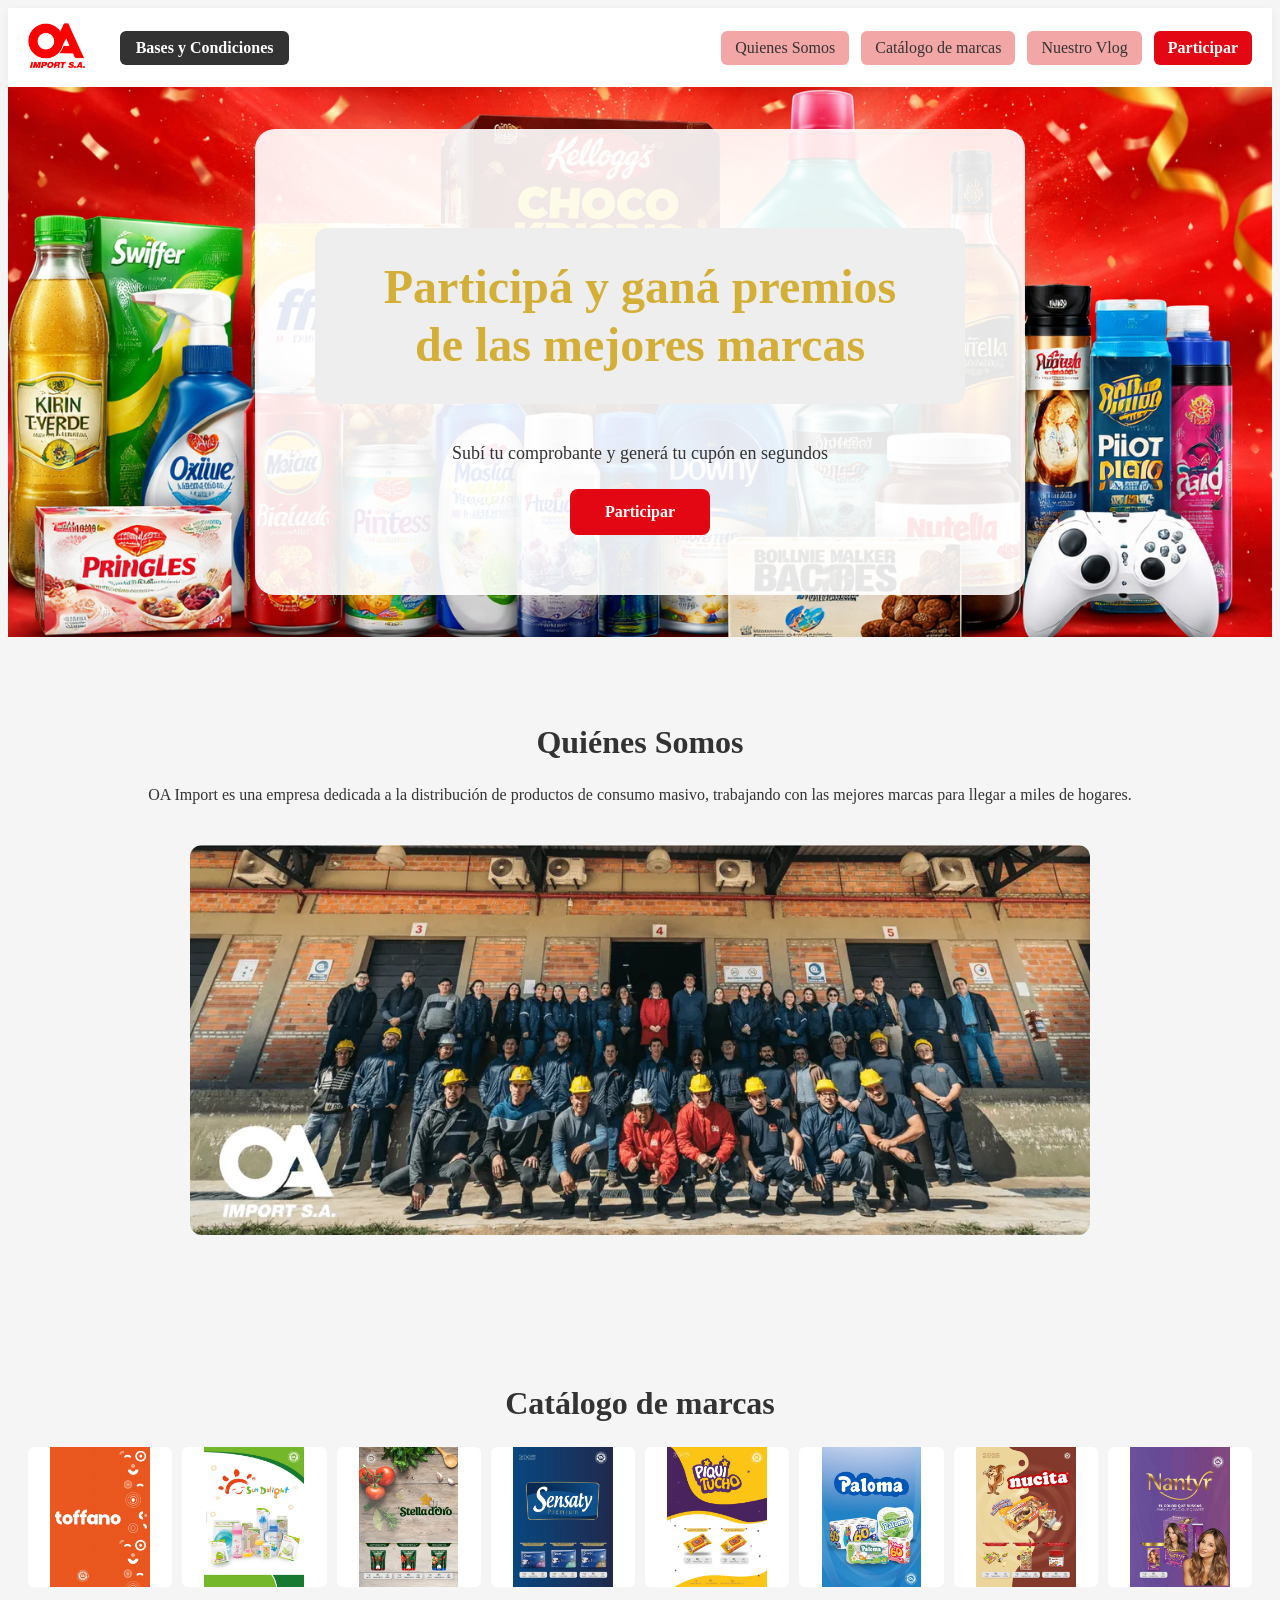
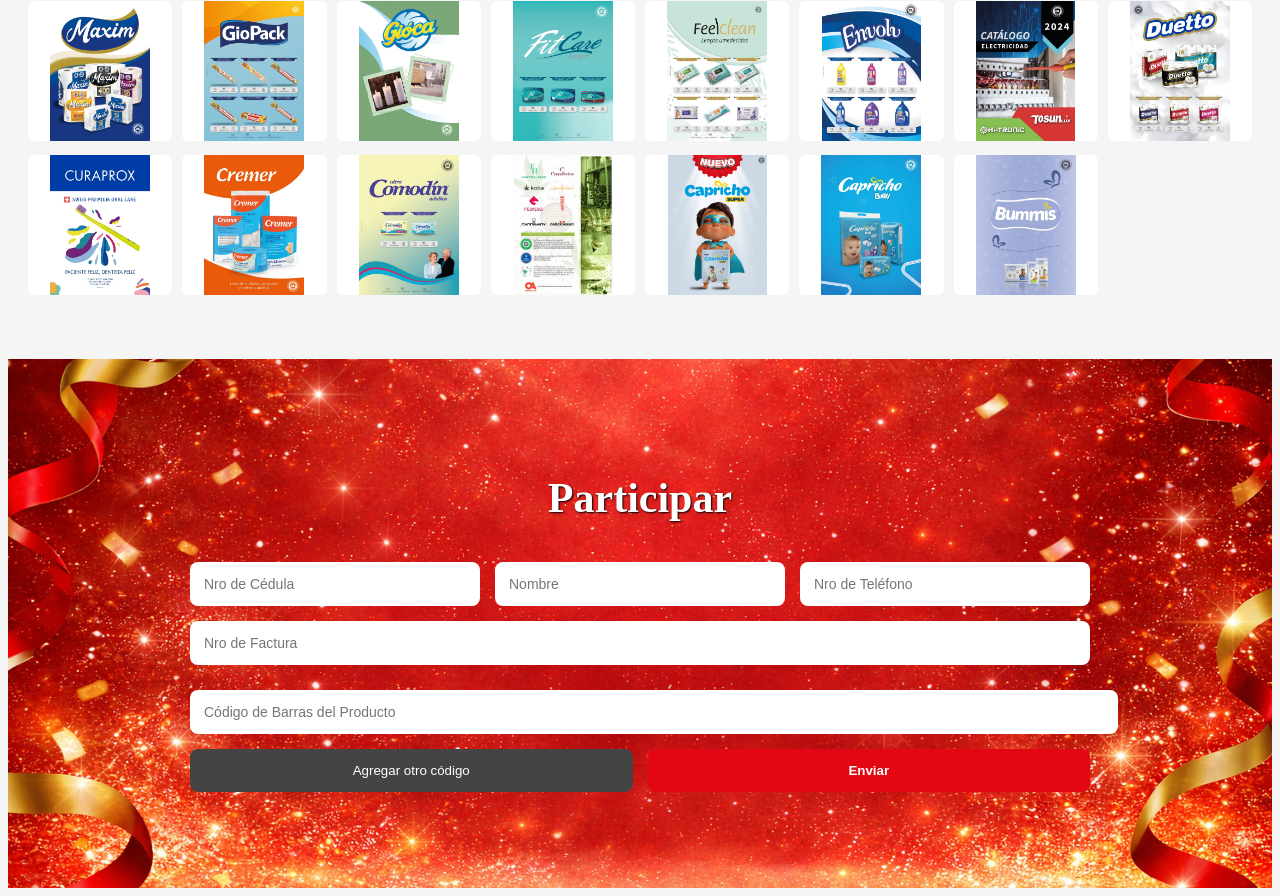
==== index.html @ 9758ac0e "Add files via upload" ====
<!DOCTYPE html>
<html lang="es">

<head>
<meta charset="UTF-8">
<meta name="viewport" content="width=device-width, initial-scale=1.0">

<title>OA Import - Sorteo</title>

<link rel="stylesheet" href="styles.css">

<link href="https://fonts.googleapis.com/css2?family=Poppins:wght@400;600;700&display=swap" rel="stylesheet">

</head>

<body>


<header>

<div class="nav">

<div class="logo-area">
<a href="#inicio">
<img src="logo.png" class="logo">
</a>

<a href="bases.html" class="btn-bases">Bases y Condiciones</a>
</div>

<nav>
<a href="#quienes">Quienes Somos</a>
<a href="#catalogo">Catálogo de marcas</a>
<a href="https://www.oaimport.com.py/" target="_blank">Nuestro Vlog</a>
<a href="#formulario">Participar</a>
</nav>

</div>

</header>



<section id="inicio" class="hero">

<div class="hero-box">

<h1>Participá y ganá premios de las mejores marcas</h1>

<p>Subí tu comprobante y generá tu cupón en segundos</p>

<a href="#formulario" class="btn-main">Participar</a>

</div>

</section>



<section id="quienes" class="section">

<h2>Quiénes Somos</h2>

<p>
OA Import es una empresa dedicada a la distribución de productos de consumo masivo,
trabajando con las mejores marcas para llegar a miles de hogares.
</p>

<div class="empresa-img">

<img src="empresa.jpg">

</div>

</section>



<section id="catalogo" class="section">

<h2>Catálogo de marcas</h2>

<div class="catalogo-grid">

<a href="https://www.oaimport.com.py/2024/07/02/catalogo-toffano-2023/" target="_blank"><img src="marca1.jpg"></a>

<a href="https://www.oaimport.com.py/2024/07/02/catalogo-sun-delight-2023/" target="_blank"><img src="marca2.jpg"></a>

<a href="https://www.oaimport.com.py/2024/11/26/catalogo-stella-doro/" target="_blank"><img src="marca3.jpg"></a>

<a href="https://www.oaimport.com.py/2024/07/02/catalogo-sensaty-2023/" target="_blank"><img src="marca4.jpg"></a>

<a href="https://www.oaimport.com.py/2024/07/02/catalogo-piquitucho-2023/" target="_blank"><img src="marca5.jpg"></a>

<a href="https://www.oaimport.com.py/2025/08/20/catalogo-paloma-2025/" target="_blank"><img src="marca6.jpg"></a>

<a href="https://www.oaimport.com.py/2024/07/02/catalogo-nucita-2023/" target="_blank"><img src="marca7.jpg"></a>

<a href="https://www.oaimport.com.py/2024/07/02/catalogo-nantyr-2023/" target="_blank"><img src="marca8.jpg"></a>

<a href="https://www.oaimport.com.py/2024/07/02/catalogo-maxim-2023/" target="_blank"><img src="marca9.jpg"></a>

<a href="https://www.oaimport.com.py/2024/11/26/catalogo-giopack/" target="_blank"><img src="marca10.jpg"></a>

<a href="https://www.oaimport.com.py/2024/07/02/catalogo-gioca-2023/" target="_blank"><img src="marca11.jpg"></a>

<a href="https://www.oaimport.com.py/2024/07/02/catalogo-fitcare-2023/" target="_blank"><img src="marca12.jpg"></a>

<a href="https://www.oaimport.com.py/2024/07/02/catalogo-feelclean-2023/" target="_blank"><img src="marca13.jpg"></a>

<a href="https://www.oaimport.com.py/2024/07/02/catalogo-envolv-2023/" target="_blank"><img src="marca14.jpg"></a>

<a href="https://www.oaimport.com.py/2024/11/26/catalogo-stella-doro-2/" target="_blank"><img src="marca15.jpg"></a>

<a href="https://www.oaimport.com.py/2024/11/26/catalogo-duetto/" target="_blank"><img src="marca16.jpg"></a>

<a href="https://www.oaimport.com.py/2024/07/02/catalogo-curaprox-2023/" target="_blank"><img src="marca17.jpg"></a>

<a href="https://www.oaimport.com.py/2025/04/30/catalogo-cremer-2025/" target="_blank"><img src="marca18.jpg"></a>

<a href="https://www.oaimport.com.py/2024/11/26/catalogo-comodin/" target="_blank"><img src="marca19.jpg"></a>

<a href="https://www.oaimport.com.py/2024/07/02/catalogo-careful-2023/" target="_blank"><img src="marca20.jpg"></a>

<a href="https://www.oaimport.com.py/2025/05/06/catalogo-capricho-super-2025/" target="_blank"><img src="marca21.jpg"></a>

<a href="https://www.oaimport.com.py/2024/07/02/capricho-baby-2023/" target="_blank"><img src="marca22.jpg"></a>

<a href="https://www.oaimport.com.py/2024/07/02/catalogo-bummis-2023/" target="_blank"><img src="marca23.jpg"></a>

</div>

</section>



<section id="formulario" class="cupon-section">

<h2>Participar</h2>

<form id="formularioDatos">

<div class="fila">
<input type="text" name="cedula" placeholder="Nro de Cédula" required>
<input type="text" name="nombre" placeholder="Nombre" required>
<input type="text" name="telefono" placeholder="Nro de Teléfono" required>
</div>

<div class="fila">
<input type="text" name="factura" placeholder="Nro de Factura" required>
</div>

<div class="fila" id="codigos">
<input type="text" name="codigo[]" placeholder="Código de Barras del Producto" required>
</div>

<div class="botones">
<button type="button" id="agregarCodigo">Agregar otro código</button>
<button type="submit">Enviar</button>
</div>

</form>

<div id="loader" class="loader"></div>

<p id="mensaje"></p>

</section>



<script src="script.js"></script>
</body>
</html>
---- styles.css ----
ht/* RESET */

*{
margin:0;
padding:0;
box-sizing:border-box;
font-family:'Poppins',sans-serif;
}

html{
scroll-behavior:smooth;
}

body{
background:#f5f5f5;
color:#333;
}



/* HEADER */

header{
background:white;
box-shadow:0 2px 10px rgba(0,0,0,0.05);
position:sticky;
top:0;
z-index:1000;
}

.nav{
max-width:1400px;
margin:auto;
display:flex;
align-items:center;
justify-content:space-between;
padding:15px 20px;
}

.logo{
height:45px;
}



/* MENU */

nav{
display:flex;
align-items:center;
gap:12px;
}

nav a{
background:#f3a6a6;
padding:8px 14px;
border-radius:6px;
text-decoration:none;
color:#333;
font-weight:500;
transition:0.2s;
}

nav a:hover{
background:#e38f8f;
}



/* BOTON PARTICIPAR */

nav a[href="#formulario"]{
background:#e30613;
color:white;
font-weight:600;
}

nav a[href="#formulario"]:hover{
background:#b80510;
}



/* BOTON BASES */

.btn-bases{
background:#333;
color:white;
padding:8px 16px;
border-radius:6px;
margin-left:20px;
font-weight:600;
text-decoration:none;
transition:0.2s;
}

.btn-bases:hover{
background:#555;
}



/* HERO */

.hero{
height:550px;
background-image:url("hero.jpg");
background-size:cover;
background-position:center;
display:flex;
align-items:center;
justify-content:center;
}

.hero-box{
background:rgba(255,255,255,0.9);
padding:60px;
border-radius:20px;
text-align:center;
max-width:650px;
box-shadow:0 10px 40px rgba(0,0,0,0.1);
}

.hero-box h1{
color:#d4af37;
background:#eeeeee;
padding:30px 40px;
border-radius:12px;
font-size:48px;
line-height:1.2;
}

.hero-box p{
margin-bottom:25px;
font-size:18px;
}

.btn-main{
background:#e30613;
color:white;
padding:14px 35px;
border-radius:8px;
text-decoration:none;
font-weight:600;
display:inline-block;
transition:0.2s;
}

.btn-main:hover{
background:#b80510;
}



/* SECCIONES */

.section{
padding:60px 20px;
text-align:center;
}

.section h2{
margin-bottom:25px;
font-size:32px;
}



/* IMAGEN EMPRESA */

.empresa-img img{
width:100%;
max-width:900px;
border-radius:12px;
margin-top:25px;
}



/* CATALOGO */

.catalogo-grid{
margin-top:20px;
display:grid;
grid-template-columns:repeat(8,1fr);
gap:10px;
max-width:1400px;
margin-left:auto;
margin-right:auto;
}

.catalogo-grid img{
width:100%;
height:140px;
object-fit:contain;
background:white;
border-radius:6px;
transition:0.2s;
}

.catalogo-grid img:hover{
transform:scale(1.05);
box-shadow:0 8px 25px rgba(0,0,0,0.2);
}



/* FORMULARIO */

.cupon-section{
padding:80px 20px;
text-align:center;
background-image:url("fondo-formulario.jpg");
background-size:cover;
background-position:center;
background-repeat:no-repeat;
}

.cupon-section h2{
color:white;
font-size:42px;
font-weight:700;
margin-bottom:40px;
text-shadow:1px 1px 2px black;
}



/* FORM */

#formularioDatos{
max-width:900px;
margin:auto;
display:flex;
flex-direction:column;
gap:15px;
}

#formularioDatos .fila{
display:flex;
gap:15px;
}

#formularioDatos input{
flex:1;
padding:14px;
border-radius:8px;
border:none;
font-size:14px;
}

.botones{
display:flex;
gap:15px;
}

#agregarCodigo{
background:#444;
color:white;
border:none;
border-radius:8px;
padding:14px;
flex:1;
cursor:pointer;
}

button[type="submit"]{
background:#e30613;
color:white;
border:none;
border-radius:8px;
padding:14px;
flex:1;
font-weight:600;
cursor:pointer;
}



/* LOADER */

.loader{
border:6px solid #f3f3f3;
border-top:6px solid #e30613;
border-radius:50%;
width:40px;
height:40px;
animation:spin 1s linear infinite;
margin:20px auto;
display:none;
}

@keyframes spin{
0%{transform:rotate(0deg);}
100%{transform:rotate(360deg);}
}



/* RESPONSIVE */

@media(max-width:900px){

.catalogo-grid{
grid-template-columns:repeat(4,1fr);
}

.hero-box h1{
font-size:30px;
}

}

@media(max-width:500px){

.catalogo-grid{
grid-template-columns:repeat(3,1fr);
}

.hero{
height:420px;
}

.hero-box{
padding:40px;
}

}
.logo-area{
display:flex;
align-items:center;
gap:15px;
}
#codigos{
display:flex;
flex-direction:column;
gap:15px;
margin-top:10px;
}

#codigos input{
width:100%;
max-width:900px;
margin:auto;
}
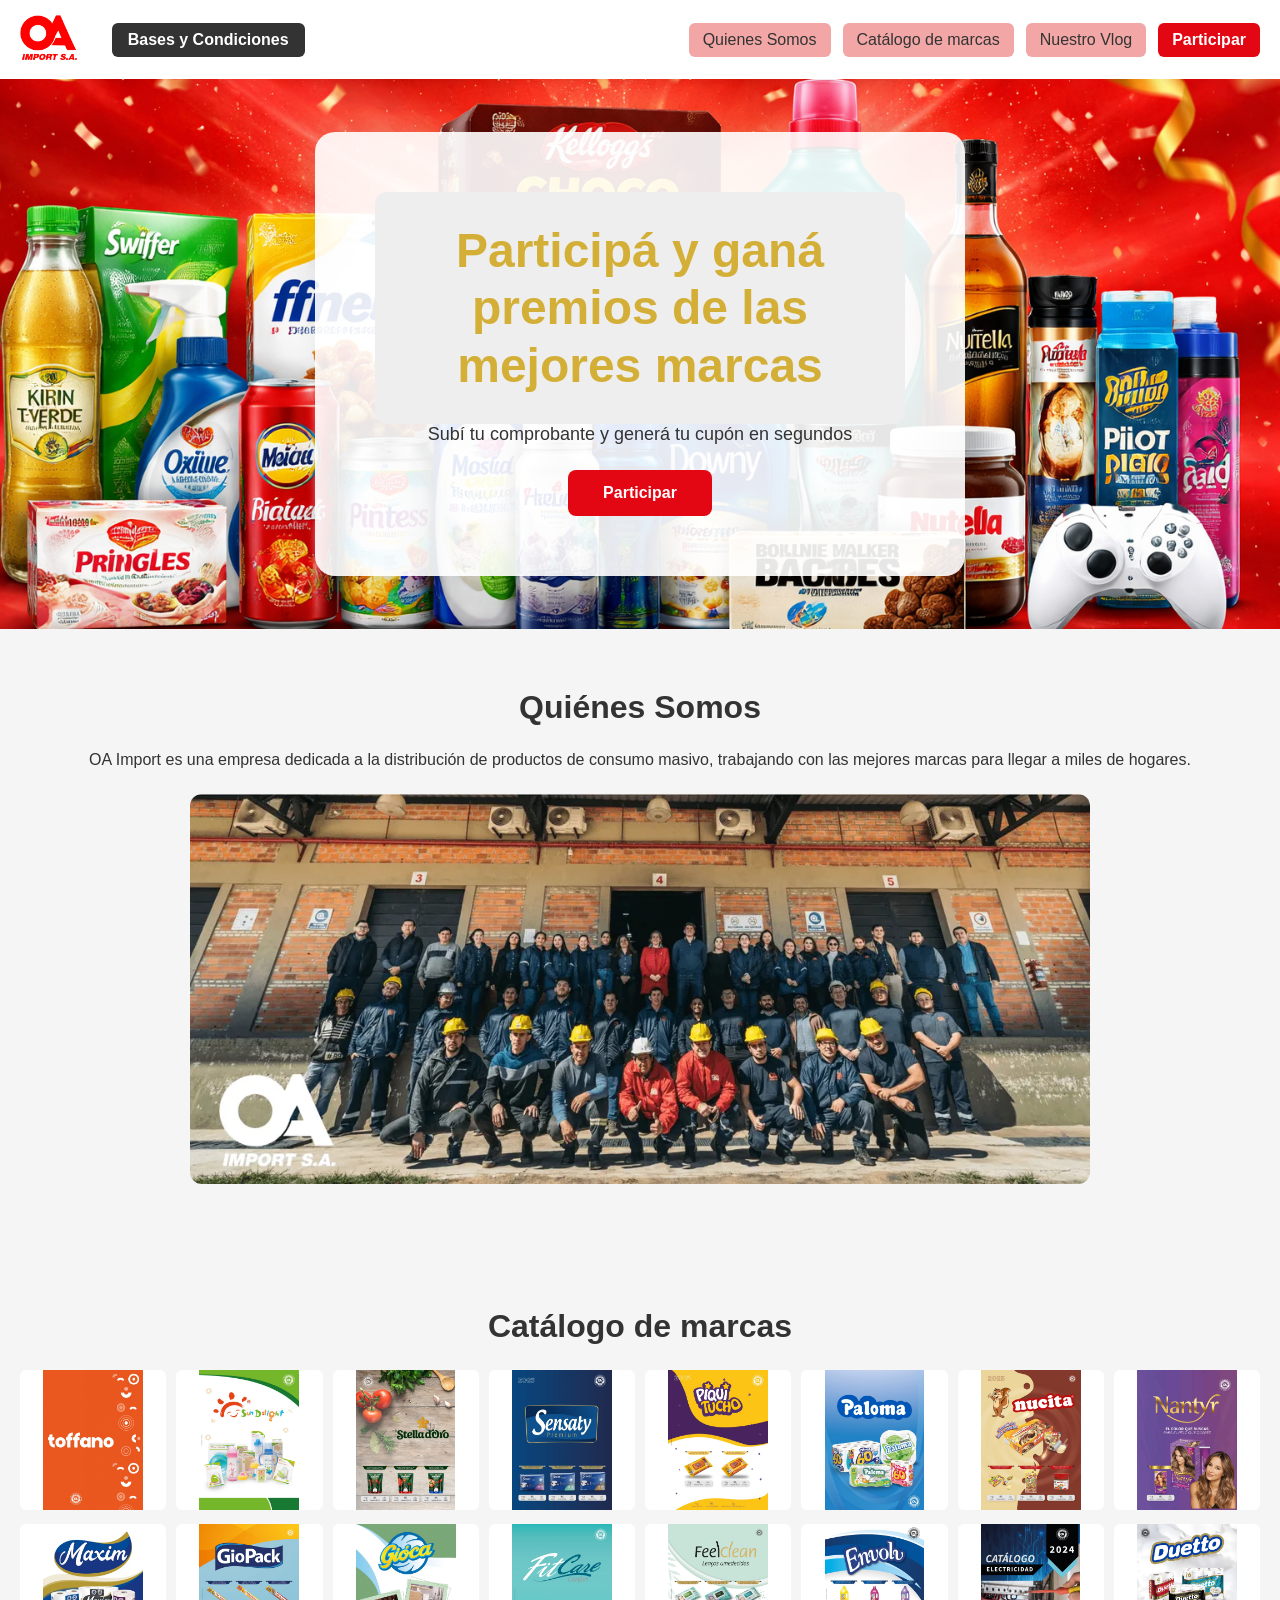
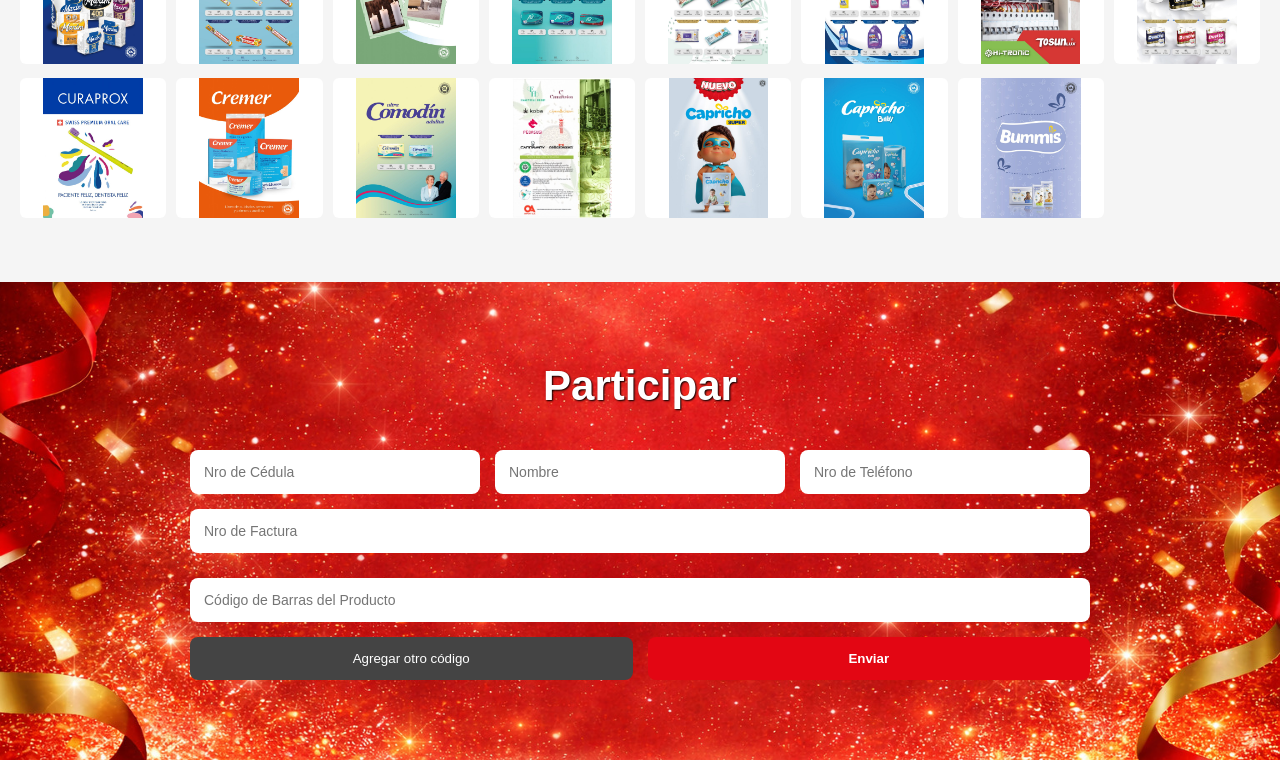
==== commit 8c2d4453: "index.html" ====
--- a/index.html
+++ b/index.html
@@ -27,6 +27,10 @@
 
 <a href="bases.html" class="btn-bases">Bases y Condiciones</a>
 </div>
+
+<button class="menu-toggle" id="menuToggle">
+☰
+</button>
 
 <nav>
 <a href="#quienes">Quienes Somos</a>
@@ -171,4 +175,4 @@
 
 <script src="script.js"></script>
 </body>
-</html>+</html>
--- a/styles.css
+++ b/styles.css
@@ -1,4 +1,4 @@
-ht/* RESET */
+/* RESET */
 
 *{
 margin:0;
@@ -23,9 +23,7 @@
 header{
 background:white;
 box-shadow:0 2px 10px rgba(0,0,0,0.05);
-position:sticky;
-top:0;
-z-index:1000;
+position:relative;
 }
 
 .nav{
@@ -343,3 +341,147 @@
 max-width:900px;
 margin:auto;
 }
+
+
+/* RESPONSIVE */
+
+@media (max-width:1024px){
+.nav{
+flex-direction:column;
+gap:10px;
+}
+nav{
+flex-wrap:wrap;
+justify-content:center;
+}
+}
+
+@media (max-width:768px){
+
+.logo{
+height:38px;
+}
+
+.nav{
+padding:10px;
+}
+
+nav{
+flex-direction:column;
+gap:8px;
+width:100%;
+}
+
+nav a{
+width:100%;
+text-align:center;
+}
+
+input,select,button{
+width:100%;
+}
+
+.grid-marcas{
+grid-template-columns:repeat(2,1fr);
+}
+
+}
+
+@media (max-width:480px){
+
+body{
+font-size:14px;
+}
+
+.logo{
+height:34px;
+}
+
+.grid-marcas{
+grid-template-columns:1fr;
+}
+
+.hero h1{
+font-size:22px;
+text-align:center;
+}
+
+.hero p{
+text-align:center;
+}
+
+section{
+padding:20px 10px;
+}
+
+}
+/* BOTON MENU */
+.menu-toggle{
+display:none;
+background:none;
+border:none;
+font-size:26px;
+cursor:pointer;
+}
+
+/* HEADER MOVIL ORDENADO */
+
+@media (max-width:768px){
+
+.nav{
+display:flex;
+align-items:center;
+justify-content:space-between;
+padding:10px 15px;
+}
+
+/* BOTON MENU IZQUIERDA */
+
+.menu-toggle{
+display:block;
+order:1;
+}
+
+/* LOGO CENTRO */
+
+.logo-area{
+display:flex;
+justify-content:center;
+flex:1;
+order:2;
+}
+
+.logo{
+height:36px;
+}
+
+/* BASES DERECHA */
+
+.btn-bases{
+order:3;
+font-size:13px;
+padding:6px 12px;
+margin-left:0;
+}
+
+/* MENU DESPLEGABLE */
+
+nav{
+display:none;
+position:absolute;
+top:60px;
+right:15px;
+background:white;
+box-shadow:0 5px 20px rgba(0,0,0,0.15);
+border-radius:10px;
+padding:15px;
+flex-direction:column;
+gap:10px;
+width:220px;
+}
+
+nav.activo{
+display:flex;
+}
+
+}
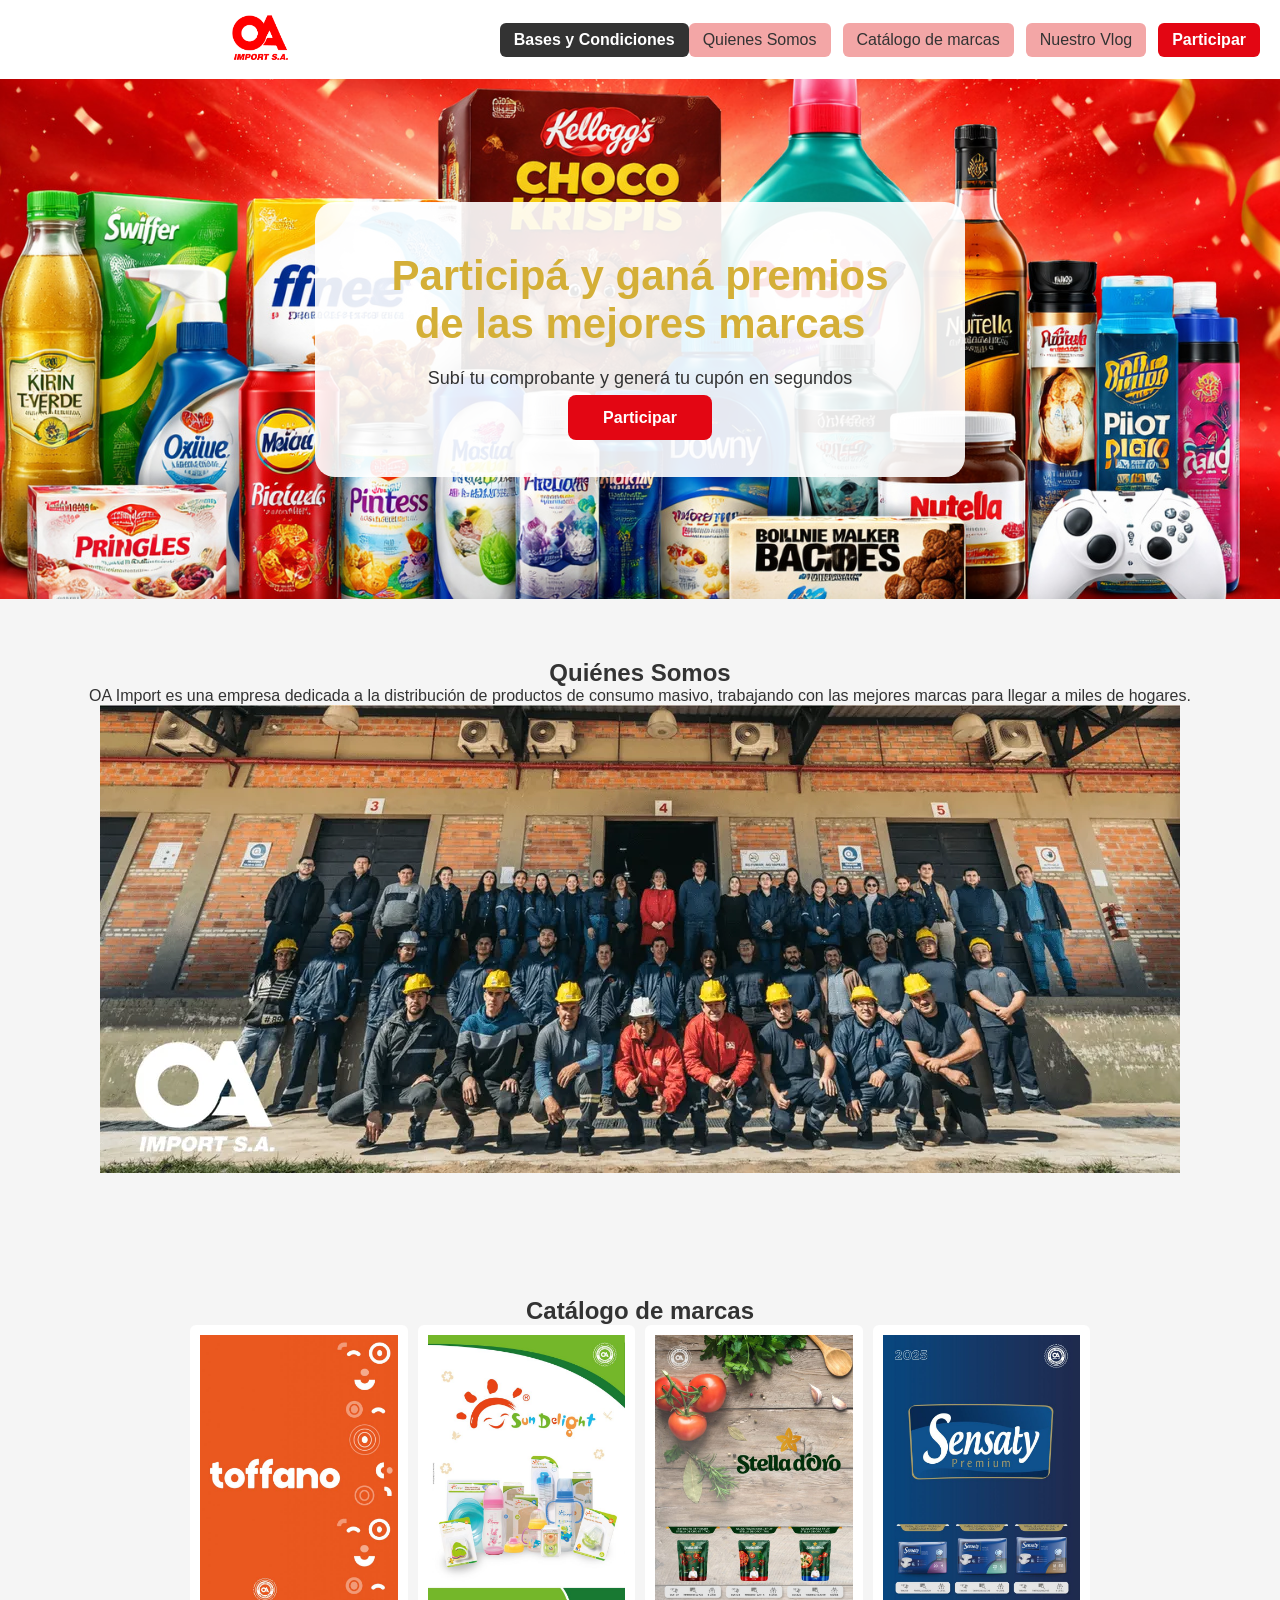
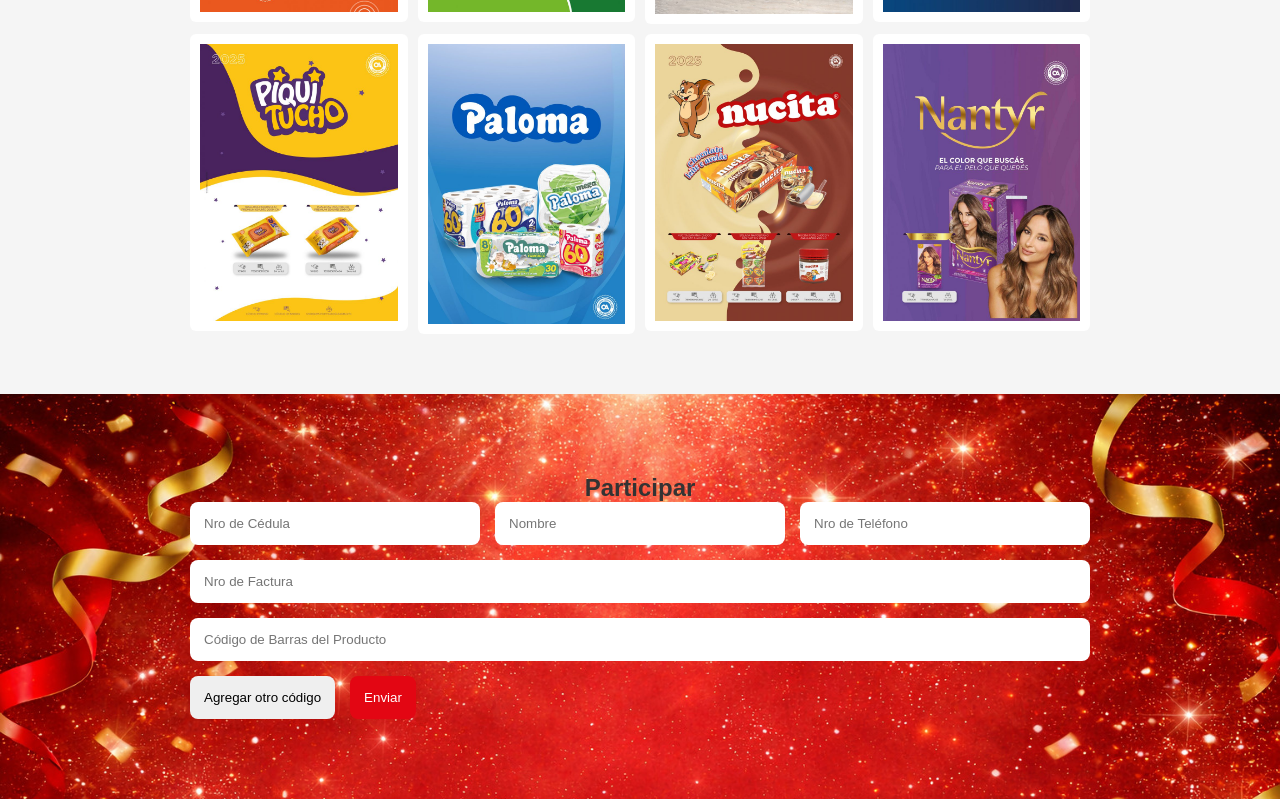
==== commit 91e4215a: "Add files via upload" ====
--- a/index.html
+++ b/index.html
@@ -1,178 +1,103 @@
-<!DOCTYPE html>
-<html lang="es">
-
-<head>
-<meta charset="UTF-8">
-<meta name="viewport" content="width=device-width, initial-scale=1.0">
-
-<title>OA Import - Sorteo</title>
-
-<link rel="stylesheet" href="styles.css">
-
-<link href="https://fonts.googleapis.com/css2?family=Poppins:wght@400;600;700&display=swap" rel="stylesheet">
-
-</head>
-
-<body>
-
-
-<header>
-
-<div class="nav">
-
-<div class="logo-area">
-<a href="#inicio">
-<img src="logo.png" class="logo">
-</a>
-
-<a href="bases.html" class="btn-bases">Bases y Condiciones</a>
-</div>
-
-<button class="menu-toggle" id="menuToggle">
-☰
-</button>
-
-<nav>
-<a href="#quienes">Quienes Somos</a>
-<a href="#catalogo">Catálogo de marcas</a>
-<a href="https://www.oaimport.com.py/" target="_blank">Nuestro Vlog</a>
-<a href="#formulario">Participar</a>
-</nav>
-
-</div>
-
-</header>
-
-
-
-<section id="inicio" class="hero">
-
-<div class="hero-box">
-
-<h1>Participá y ganá premios de las mejores marcas</h1>
-
-<p>Subí tu comprobante y generá tu cupón en segundos</p>
-
-<a href="#formulario" class="btn-main">Participar</a>
-
-</div>
-
-</section>
-
-
-
-<section id="quienes" class="section">
-
-<h2>Quiénes Somos</h2>
-
-<p>
-OA Import es una empresa dedicada a la distribución de productos de consumo masivo,
-trabajando con las mejores marcas para llegar a miles de hogares.
-</p>
-
-<div class="empresa-img">
-
-<img src="empresa.jpg">
-
-</div>
-
-</section>
-
-
-
-<section id="catalogo" class="section">
-
-<h2>Catálogo de marcas</h2>
-
-<div class="catalogo-grid">
-
-<a href="https://www.oaimport.com.py/2024/07/02/catalogo-toffano-2023/" target="_blank"><img src="marca1.jpg"></a>
-
-<a href="https://www.oaimport.com.py/2024/07/02/catalogo-sun-delight-2023/" target="_blank"><img src="marca2.jpg"></a>
-
-<a href="https://www.oaimport.com.py/2024/11/26/catalogo-stella-doro/" target="_blank"><img src="marca3.jpg"></a>
-
-<a href="https://www.oaimport.com.py/2024/07/02/catalogo-sensaty-2023/" target="_blank"><img src="marca4.jpg"></a>
-
-<a href="https://www.oaimport.com.py/2024/07/02/catalogo-piquitucho-2023/" target="_blank"><img src="marca5.jpg"></a>
-
-<a href="https://www.oaimport.com.py/2025/08/20/catalogo-paloma-2025/" target="_blank"><img src="marca6.jpg"></a>
-
-<a href="https://www.oaimport.com.py/2024/07/02/catalogo-nucita-2023/" target="_blank"><img src="marca7.jpg"></a>
-
-<a href="https://www.oaimport.com.py/2024/07/02/catalogo-nantyr-2023/" target="_blank"><img src="marca8.jpg"></a>
-
-<a href="https://www.oaimport.com.py/2024/07/02/catalogo-maxim-2023/" target="_blank"><img src="marca9.jpg"></a>
-
-<a href="https://www.oaimport.com.py/2024/11/26/catalogo-giopack/" target="_blank"><img src="marca10.jpg"></a>
-
-<a href="https://www.oaimport.com.py/2024/07/02/catalogo-gioca-2023/" target="_blank"><img src="marca11.jpg"></a>
-
-<a href="https://www.oaimport.com.py/2024/07/02/catalogo-fitcare-2023/" target="_blank"><img src="marca12.jpg"></a>
-
-<a href="https://www.oaimport.com.py/2024/07/02/catalogo-feelclean-2023/" target="_blank"><img src="marca13.jpg"></a>
-
-<a href="https://www.oaimport.com.py/2024/07/02/catalogo-envolv-2023/" target="_blank"><img src="marca14.jpg"></a>
-
-<a href="https://www.oaimport.com.py/2024/11/26/catalogo-stella-doro-2/" target="_blank"><img src="marca15.jpg"></a>
-
-<a href="https://www.oaimport.com.py/2024/11/26/catalogo-duetto/" target="_blank"><img src="marca16.jpg"></a>
-
-<a href="https://www.oaimport.com.py/2024/07/02/catalogo-curaprox-2023/" target="_blank"><img src="marca17.jpg"></a>
-
-<a href="https://www.oaimport.com.py/2025/04/30/catalogo-cremer-2025/" target="_blank"><img src="marca18.jpg"></a>
-
-<a href="https://www.oaimport.com.py/2024/11/26/catalogo-comodin/" target="_blank"><img src="marca19.jpg"></a>
-
-<a href="https://www.oaimport.com.py/2024/07/02/catalogo-careful-2023/" target="_blank"><img src="marca20.jpg"></a>
-
-<a href="https://www.oaimport.com.py/2025/05/06/catalogo-capricho-super-2025/" target="_blank"><img src="marca21.jpg"></a>
-
-<a href="https://www.oaimport.com.py/2024/07/02/capricho-baby-2023/" target="_blank"><img src="marca22.jpg"></a>
-
-<a href="https://www.oaimport.com.py/2024/07/02/catalogo-bummis-2023/" target="_blank"><img src="marca23.jpg"></a>
-
-</div>
-
-</section>
-
-
-
-<section id="formulario" class="cupon-section">
-
-<h2>Participar</h2>
-
-<form id="formularioDatos">
-
-<div class="fila">
-<input type="text" name="cedula" placeholder="Nro de Cédula" required>
-<input type="text" name="nombre" placeholder="Nombre" required>
-<input type="text" name="telefono" placeholder="Nro de Teléfono" required>
-</div>
-
-<div class="fila">
-<input type="text" name="factura" placeholder="Nro de Factura" required>
-</div>
-
-<div class="fila" id="codigos">
-<input type="text" name="codigo[]" placeholder="Código de Barras del Producto" required>
-</div>
-
-<div class="botones">
-<button type="button" id="agregarCodigo">Agregar otro código</button>
-<button type="submit">Enviar</button>
-</div>
-
-</form>
-
-<div id="loader" class="loader"></div>
-
-<p id="mensaje"></p>
-
-</section>
-
-
-
-<script src="script.js"></script>
-</body>
-</html>
+<!DOCTYPE html>
+<html lang="es">
+<head>
+<meta charset="UTF-8">
+<meta name="viewport" content="width=device-width, initial-scale=1.0">
+<title>OA Import - Sorteo</title>
+<link rel="stylesheet" href="styles.css">
+<link href="https://fonts.googleapis.com/css2?family=Poppins:wght@400;600;700&display=swap" rel="stylesheet">
+</head>
+
+<body>
+
+<header>
+<div class="nav">
+
+<button class="menu-toggle" id="menuToggle">☰</button>
+
+<div class="logo-area">
+<a href="#inicio">
+<img src="logo.png" class="logo">
+</a>
+</div>
+
+<a href="bases.html" class="btn-bases">Bases y Condiciones</a>
+
+<nav id="menu">
+<a href="#quienes">Quienes Somos</a>
+<a href="#catalogo">Catálogo de marcas</a>
+<a href="https://www.oaimport.com.py/" target="_blank">Nuestro Vlog</a>
+<a href="#formulario" class="participar">Participar</a>
+</nav>
+
+</div>
+</header>
+
+<section id="inicio" class="hero">
+<div class="hero-box">
+<h1>Participá y ganá premios de las mejores marcas</h1>
+<p>Subí tu comprobante y generá tu cupón en segundos</p>
+<a href="#formulario" class="btn-main">Participar</a>
+</div>
+</section>
+
+<section id="quienes" class="section">
+<h2>Quiénes Somos</h2>
+<p>
+OA Import es una empresa dedicada a la distribución de productos de consumo masivo,
+trabajando con las mejores marcas para llegar a miles de hogares.
+</p>
+<div class="empresa-img">
+<img src="empresa.jpg">
+</div>
+</section>
+
+<section id="catalogo" class="section">
+<h2>Catálogo de marcas</h2>
+<div class="catalogo-grid">
+<img src="marca1.jpg">
+<img src="marca2.jpg">
+<img src="marca3.jpg">
+<img src="marca4.jpg">
+<img src="marca5.jpg">
+<img src="marca6.jpg">
+<img src="marca7.jpg">
+<img src="marca8.jpg">
+</div>
+</section>
+
+<section id="formulario" class="cupon-section">
+
+<h2>Participar</h2>
+
+<form id="formularioDatos">
+
+<div class="fila">
+<input type="text" name="cedula" placeholder="Nro de Cédula" required>
+<input type="text" name="nombre" placeholder="Nombre" required>
+<input type="text" name="telefono" placeholder="Nro de Teléfono" required>
+</div>
+
+<div class="fila">
+<input type="text" name="factura" placeholder="Nro de Factura" required>
+</div>
+
+<div class="fila" id="codigos">
+<input type="text" name="codigo[]" placeholder="Código de Barras del Producto" required>
+</div>
+
+<div class="botones">
+<button type="button" id="agregarCodigo">Agregar otro código</button>
+<button type="submit">Enviar</button>
+</div>
+
+</form>
+
+<div id="loader" class="loader"></div>
+<p id="mensaje"></p>
+
+</section>
+
+<script src="script.js"></script>
+</body>
+</html>
--- a/styles.css
+++ b/styles.css
@@ -1,487 +1,230 @@
-/* RESET */
-
-*{
-margin:0;
-padding:0;
-box-sizing:border-box;
-font-family:'Poppins',sans-serif;
-}
-
-html{
-scroll-behavior:smooth;
-}
-
-body{
-background:#f5f5f5;
-color:#333;
-}
-
-
-
-/* HEADER */
-
-header{
-background:white;
-box-shadow:0 2px 10px rgba(0,0,0,0.05);
-position:relative;
-}
-
-.nav{
-max-width:1400px;
-margin:auto;
-display:flex;
-align-items:center;
-justify-content:space-between;
-padding:15px 20px;
-}
-
-.logo{
-height:45px;
-}
-
-
-
-/* MENU */
-
-nav{
-display:flex;
-align-items:center;
-gap:12px;
-}
-
-nav a{
-background:#f3a6a6;
-padding:8px 14px;
-border-radius:6px;
-text-decoration:none;
-color:#333;
-font-weight:500;
-transition:0.2s;
-}
-
-nav a:hover{
-background:#e38f8f;
-}
-
-
-
-/* BOTON PARTICIPAR */
-
-nav a[href="#formulario"]{
-background:#e30613;
-color:white;
-font-weight:600;
-}
-
-nav a[href="#formulario"]:hover{
-background:#b80510;
-}
-
-
-
-/* BOTON BASES */
-
-.btn-bases{
-background:#333;
-color:white;
-padding:8px 16px;
-border-radius:6px;
-margin-left:20px;
-font-weight:600;
-text-decoration:none;
-transition:0.2s;
-}
-
-.btn-bases:hover{
-background:#555;
-}
-
-
-
-/* HERO */
-
-.hero{
-height:550px;
-background-image:url("hero.jpg");
-background-size:cover;
-background-position:center;
-display:flex;
-align-items:center;
-justify-content:center;
-}
-
-.hero-box{
-background:rgba(255,255,255,0.9);
-padding:60px;
-border-radius:20px;
-text-align:center;
-max-width:650px;
-box-shadow:0 10px 40px rgba(0,0,0,0.1);
-}
-
-.hero-box h1{
-color:#d4af37;
-background:#eeeeee;
-padding:30px 40px;
-border-radius:12px;
-font-size:48px;
-line-height:1.2;
-}
-
-.hero-box p{
-margin-bottom:25px;
-font-size:18px;
-}
-
-.btn-main{
-background:#e30613;
-color:white;
-padding:14px 35px;
-border-radius:8px;
-text-decoration:none;
-font-weight:600;
-display:inline-block;
-transition:0.2s;
-}
-
-.btn-main:hover{
-background:#b80510;
-}
-
-
-
-/* SECCIONES */
-
-.section{
-padding:60px 20px;
-text-align:center;
-}
-
-.section h2{
-margin-bottom:25px;
-font-size:32px;
-}
-
-
-
-/* IMAGEN EMPRESA */
-
-.empresa-img img{
-width:100%;
-max-width:900px;
-border-radius:12px;
-margin-top:25px;
-}
-
-
-
-/* CATALOGO */
-
-.catalogo-grid{
-margin-top:20px;
-display:grid;
-grid-template-columns:repeat(8,1fr);
-gap:10px;
-max-width:1400px;
-margin-left:auto;
-margin-right:auto;
-}
-
-.catalogo-grid img{
-width:100%;
-height:140px;
-object-fit:contain;
-background:white;
-border-radius:6px;
-transition:0.2s;
-}
-
-.catalogo-grid img:hover{
-transform:scale(1.05);
-box-shadow:0 8px 25px rgba(0,0,0,0.2);
-}
-
-
-
-/* FORMULARIO */
-
-.cupon-section{
-padding:80px 20px;
-text-align:center;
-background-image:url("fondo-formulario.jpg");
-background-size:cover;
-background-position:center;
-background-repeat:no-repeat;
-}
-
-.cupon-section h2{
-color:white;
-font-size:42px;
-font-weight:700;
-margin-bottom:40px;
-text-shadow:1px 1px 2px black;
-}
-
-
-
-/* FORM */
-
-#formularioDatos{
-max-width:900px;
-margin:auto;
-display:flex;
-flex-direction:column;
-gap:15px;
-}
-
-#formularioDatos .fila{
-display:flex;
-gap:15px;
-}
-
-#formularioDatos input{
-flex:1;
-padding:14px;
-border-radius:8px;
-border:none;
-font-size:14px;
-}
-
-.botones{
-display:flex;
-gap:15px;
-}
-
-#agregarCodigo{
-background:#444;
-color:white;
-border:none;
-border-radius:8px;
-padding:14px;
-flex:1;
-cursor:pointer;
-}
-
-button[type="submit"]{
-background:#e30613;
-color:white;
-border:none;
-border-radius:8px;
-padding:14px;
-flex:1;
-font-weight:600;
-cursor:pointer;
-}
-
-
-
-/* LOADER */
-
-.loader{
-border:6px solid #f3f3f3;
-border-top:6px solid #e30613;
-border-radius:50%;
-width:40px;
-height:40px;
-animation:spin 1s linear infinite;
-margin:20px auto;
-display:none;
-}
-
-@keyframes spin{
-0%{transform:rotate(0deg);}
-100%{transform:rotate(360deg);}
-}
-
-
-
-/* RESPONSIVE */
-
-@media(max-width:900px){
-
-.catalogo-grid{
-grid-template-columns:repeat(4,1fr);
-}
-
-.hero-box h1{
-font-size:30px;
-}
-
-}
-
-@media(max-width:500px){
-
-.catalogo-grid{
-grid-template-columns:repeat(3,1fr);
-}
-
-.hero{
-height:420px;
-}
-
-.hero-box{
-padding:40px;
-}
-
-}
-.logo-area{
-display:flex;
-align-items:center;
-gap:15px;
-}
-#codigos{
-display:flex;
-flex-direction:column;
-gap:15px;
-margin-top:10px;
-}
-
-#codigos input{
-width:100%;
-max-width:900px;
-margin:auto;
-}
-
-
-/* RESPONSIVE */
-
-@media (max-width:1024px){
-.nav{
-flex-direction:column;
-gap:10px;
-}
-nav{
-flex-wrap:wrap;
-justify-content:center;
-}
-}
-
-@media (max-width:768px){
-
-.logo{
-height:38px;
-}
-
-.nav{
-padding:10px;
-}
-
-nav{
-flex-direction:column;
-gap:8px;
-width:100%;
-}
-
-nav a{
-width:100%;
-text-align:center;
-}
-
-input,select,button{
-width:100%;
-}
-
-.grid-marcas{
-grid-template-columns:repeat(2,1fr);
-}
-
-}
-
-@media (max-width:480px){
-
-body{
-font-size:14px;
-}
-
-.logo{
-height:34px;
-}
-
-.grid-marcas{
-grid-template-columns:1fr;
-}
-
-.hero h1{
-font-size:22px;
-text-align:center;
-}
-
-.hero p{
-text-align:center;
-}
-
-section{
-padding:20px 10px;
-}
-
-}
-/* BOTON MENU */
-.menu-toggle{
-display:none;
-background:none;
-border:none;
-font-size:26px;
-cursor:pointer;
-}
-
-/* HEADER MOVIL ORDENADO */
-
-@media (max-width:768px){
-
-.nav{
-display:flex;
-align-items:center;
-justify-content:space-between;
-padding:10px 15px;
-}
-
-/* BOTON MENU IZQUIERDA */
-
-.menu-toggle{
-display:block;
-order:1;
-}
-
-/* LOGO CENTRO */
-
-.logo-area{
-display:flex;
-justify-content:center;
-flex:1;
-order:2;
-}
-
-.logo{
-height:36px;
-}
-
-/* BASES DERECHA */
-
-.btn-bases{
-order:3;
-font-size:13px;
-padding:6px 12px;
-margin-left:0;
-}
-
-/* MENU DESPLEGABLE */
-
-nav{
-display:none;
-position:absolute;
-top:60px;
-right:15px;
-background:white;
-box-shadow:0 5px 20px rgba(0,0,0,0.15);
-border-radius:10px;
-padding:15px;
-flex-direction:column;
-gap:10px;
-width:220px;
-}
-
-nav.activo{
-display:flex;
-}
-
-}
+*{
+margin:0;
+padding:0;
+box-sizing:border-box;
+font-family:'Poppins',sans-serif;
+}
+
+body{
+background:#f5f5f5;
+color:#333;
+}
+
+header{
+background:white;
+box-shadow:0 2px 10px rgba(0,0,0,0.05);
+}
+
+.nav{
+max-width:1400px;
+margin:auto;
+display:flex;
+align-items:center;
+justify-content:space-between;
+padding:15px 20px;
+}
+
+.logo{
+height:45px;
+}
+
+.logo-area{
+flex:1;
+display:flex;
+justify-content:center;
+}
+
+.btn-bases{
+background:#333;
+color:white;
+padding:8px 14px;
+border-radius:6px;
+text-decoration:none;
+font-weight:600;
+}
+
+.menu-toggle{
+display:none;
+background:none;
+border:none;
+font-size:26px;
+cursor:pointer;
+}
+
+nav{
+display:flex;
+gap:12px;
+}
+
+nav a{
+background:#f3a6a6;
+padding:8px 14px;
+border-radius:6px;
+text-decoration:none;
+color:#333;
+}
+
+nav a.participar{
+background:#e30613;
+color:white;
+font-weight:600;
+}
+
+.hero{
+height:520px;
+background-image:url("hero.jpg");
+background-size:cover;
+background-position:center;
+display:flex;
+align-items:center;
+justify-content:center;
+}
+
+.hero-box{
+background:rgba(255,255,255,0.9);
+padding:50px;
+border-radius:20px;
+text-align:center;
+max-width:650px;
+}
+
+.hero-box h1{
+color:#d4af37;
+font-size:42px;
+}
+
+.hero-box p{
+margin:20px 0;
+font-size:18px;
+}
+
+.btn-main{
+background:#e30613;
+color:white;
+padding:14px 35px;
+border-radius:8px;
+text-decoration:none;
+font-weight:600;
+}
+
+.section{
+padding:60px 20px;
+text-align:center;
+}
+
+.catalogo-grid{
+display:grid;
+grid-template-columns:repeat(4,1fr);
+gap:10px;
+max-width:900px;
+margin:auto;
+}
+
+.catalogo-grid img{
+width:100%;
+background:white;
+padding:10px;
+border-radius:6px;
+}
+
+.cupon-section{
+padding:80px 20px;
+text-align:center;
+background-image:url("fondo-formulario.jpg");
+background-size:cover;
+}
+
+#formularioDatos{
+max-width:900px;
+margin:auto;
+display:flex;
+flex-direction:column;
+gap:15px;
+}
+
+.fila{
+display:flex;
+gap:15px;
+}
+
+#formularioDatos input{
+flex:1;
+padding:14px;
+border-radius:8px;
+border:none;
+}
+
+.botones{
+display:flex;
+gap:15px;
+}
+
+button{
+padding:14px;
+border:none;
+border-radius:8px;
+cursor:pointer;
+}
+
+button[type="submit"]{
+background:#e30613;
+color:white;
+}
+
+.loader{
+border:6px solid #f3f3f3;
+border-top:6px solid #e30613;
+border-radius:50%;
+width:40px;
+height:40px;
+animation:spin 1s linear infinite;
+margin:20px auto;
+display:none;
+}
+
+@keyframes spin{
+0%{transform:rotate(0deg);}
+100%{transform:rotate(360deg);}
+}
+
+/* MOBILE MENU */
+
+@media (max-width:768px){
+
+.nav{
+padding:10px 12px;
+height:55px;
+}
+
+.menu-toggle{
+display:block;
+}
+
+.logo{
+height:32px;
+}
+
+.btn-bases{
+font-size:12px;
+padding:6px 10px;
+}
+
+nav{
+display:none;
+position:absolute;
+top:60px;
+right:10px;
+background:white;
+box-shadow:0 6px 20px rgba(0,0,0,0.15);
+border-radius:10px;
+padding:15px;
+flex-direction:column;
+gap:10px;
+width:210px;
+}
+
+nav.activo{
+display:flex;
+}
+
+}
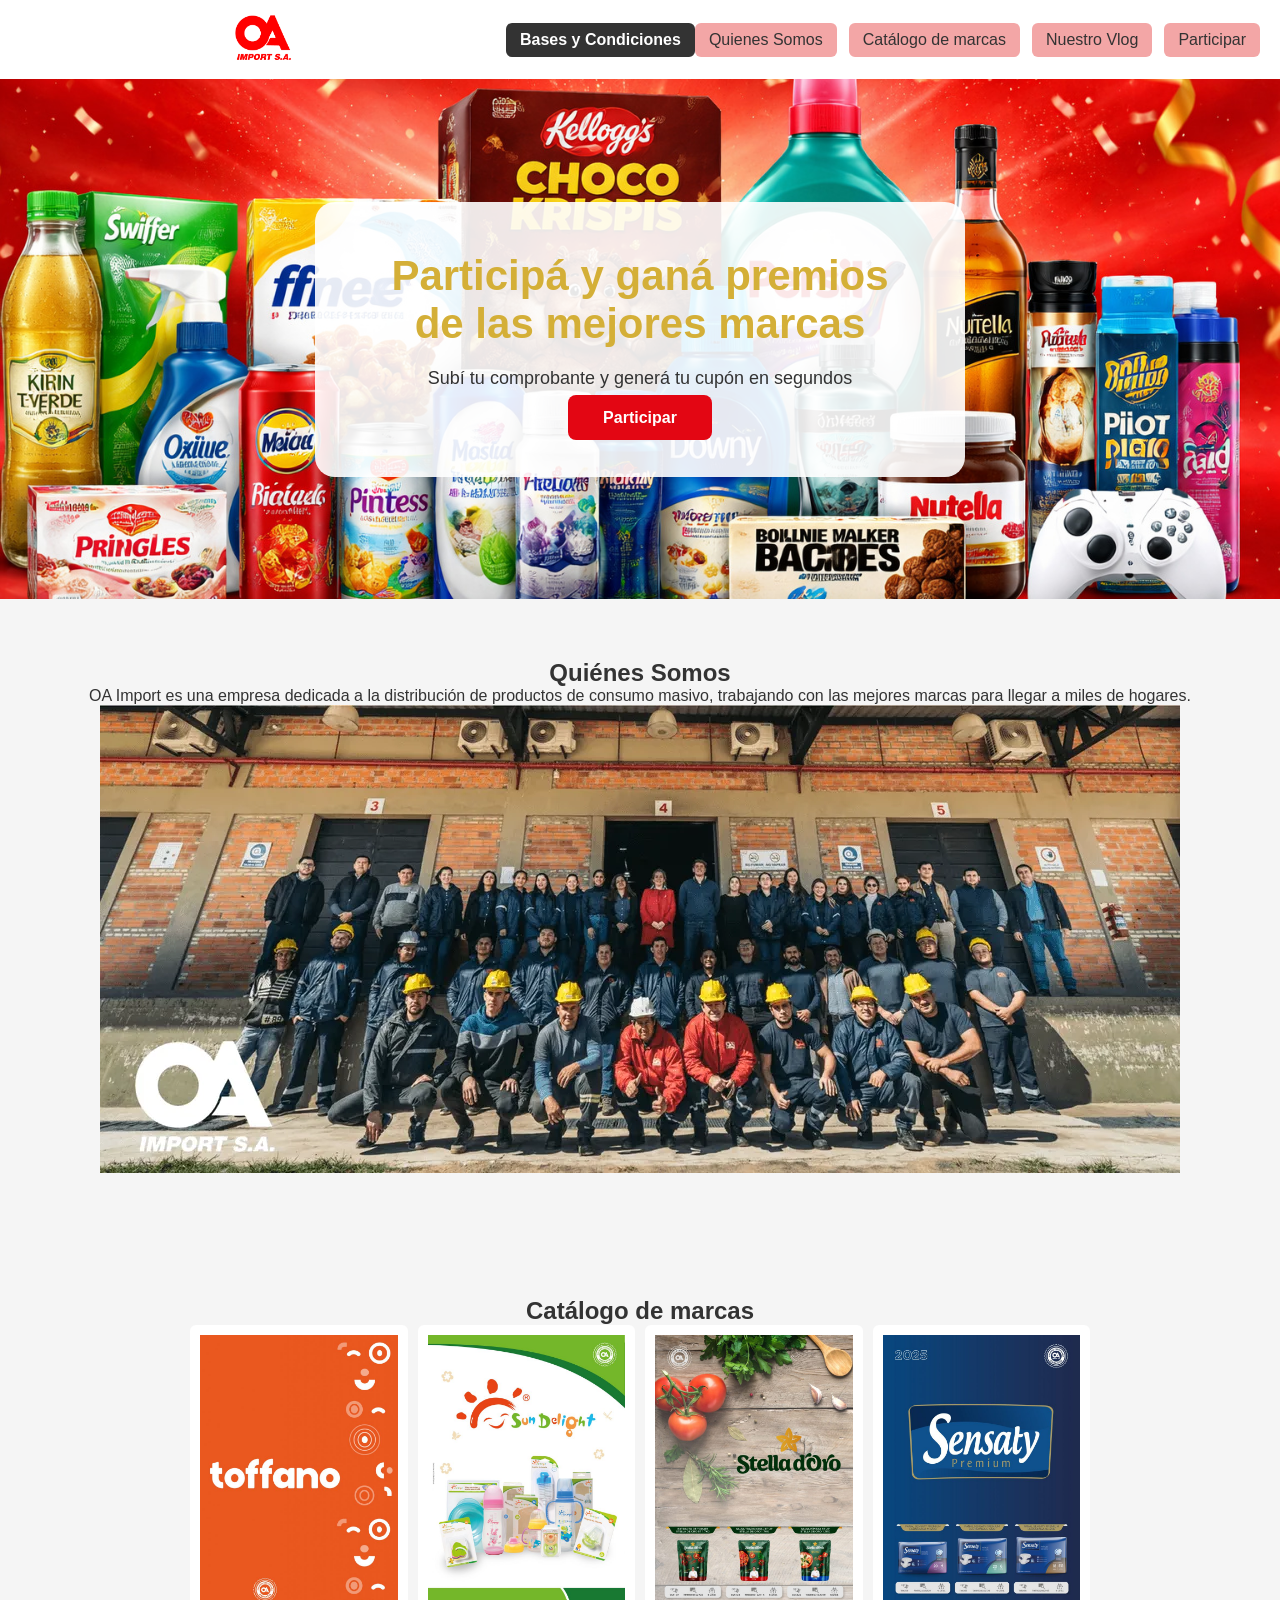
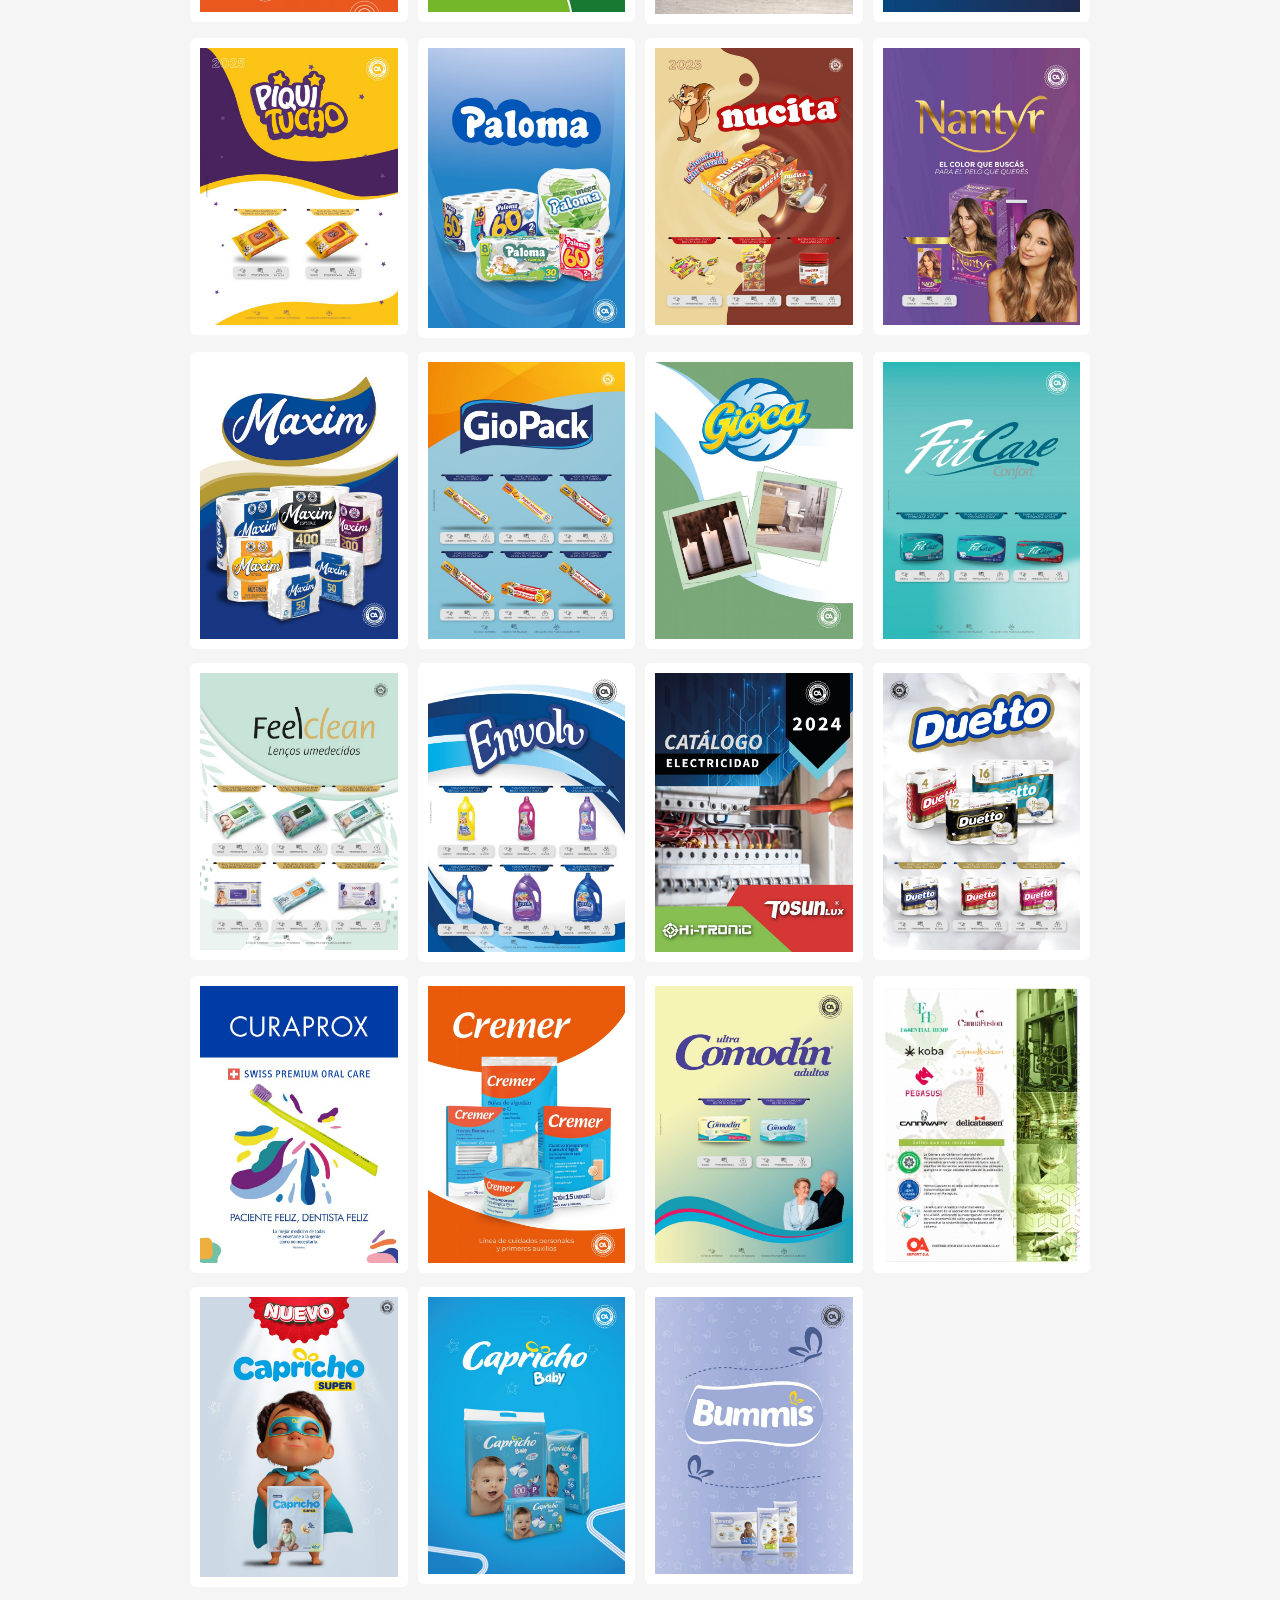
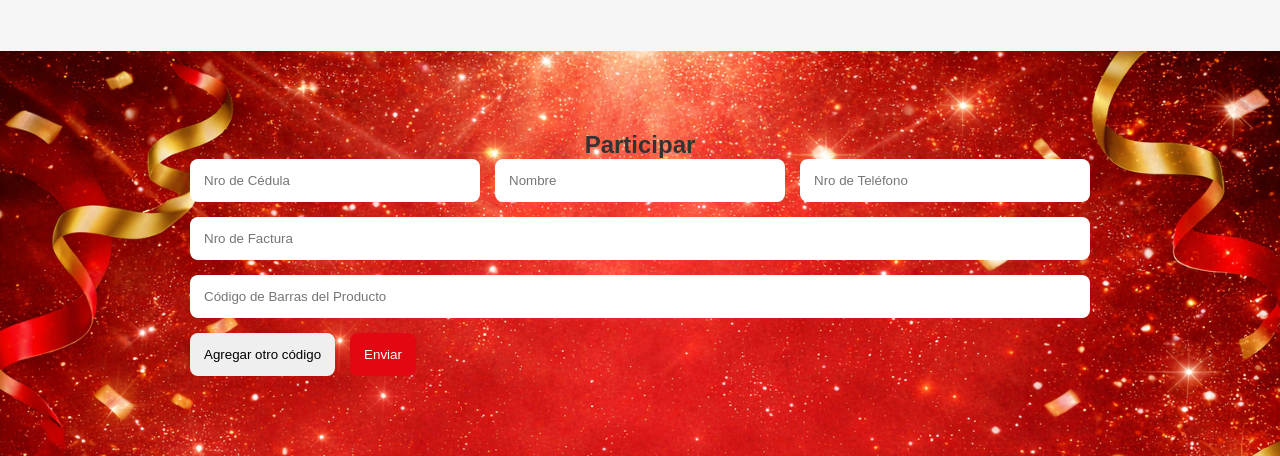
==== commit 9be221c9: "index.html" ====
--- a/index.html
+++ b/index.html
@@ -1,19 +1,28 @@
 <!DOCTYPE html>
 <html lang="es">
+
 <head>
 <meta charset="UTF-8">
 <meta name="viewport" content="width=device-width, initial-scale=1.0">
+
 <title>OA Import - Sorteo</title>
+
 <link rel="stylesheet" href="styles.css">
+
 <link href="https://fonts.googleapis.com/css2?family=Poppins:wght@400;600;700&display=swap" rel="stylesheet">
+
 </head>
 
 <body>
 
+
 <header>
+
 <div class="nav">
 
-<button class="menu-toggle" id="menuToggle">☰</button>
+<button class="menu-toggle" id="menuToggle">
+☰
+</button>
 
 <div class="logo-area">
 <a href="#inicio">
@@ -27,44 +36,107 @@
 <a href="#quienes">Quienes Somos</a>
 <a href="#catalogo">Catálogo de marcas</a>
 <a href="https://www.oaimport.com.py/" target="_blank">Nuestro Vlog</a>
-<a href="#formulario" class="participar">Participar</a>
+<a href="#formulario">Participar</a>
 </nav>
 
 </div>
+
 </header>
 
+
+
 <section id="inicio" class="hero">
+
 <div class="hero-box">
+
 <h1>Participá y ganá premios de las mejores marcas</h1>
+
 <p>Subí tu comprobante y generá tu cupón en segundos</p>
+
 <a href="#formulario" class="btn-main">Participar</a>
+
 </div>
+
 </section>
 
+
+
 <section id="quienes" class="section">
+
 <h2>Quiénes Somos</h2>
+
 <p>
 OA Import es una empresa dedicada a la distribución de productos de consumo masivo,
 trabajando con las mejores marcas para llegar a miles de hogares.
 </p>
+
 <div class="empresa-img">
+
 <img src="empresa.jpg">
+
 </div>
+
 </section>
 
+
+
 <section id="catalogo" class="section">
+
 <h2>Catálogo de marcas</h2>
+
 <div class="catalogo-grid">
-<img src="marca1.jpg">
-<img src="marca2.jpg">
-<img src="marca3.jpg">
-<img src="marca4.jpg">
-<img src="marca5.jpg">
-<img src="marca6.jpg">
-<img src="marca7.jpg">
-<img src="marca8.jpg">
+
+<a href="https://www.oaimport.com.py/2024/07/02/catalogo-toffano-2023/" target="_blank"><img src="marca1.jpg"></a>
+
+<a href="https://www.oaimport.com.py/2024/07/02/catalogo-sun-delight-2023/" target="_blank"><img src="marca2.jpg"></a>
+
+<a href="https://www.oaimport.com.py/2024/11/26/catalogo-stella-doro/" target="_blank"><img src="marca3.jpg"></a>
+
+<a href="https://www.oaimport.com.py/2024/07/02/catalogo-sensaty-2023/" target="_blank"><img src="marca4.jpg"></a>
+
+<a href="https://www.oaimport.com.py/2024/07/02/catalogo-piquitucho-2023/" target="_blank"><img src="marca5.jpg"></a>
+
+<a href="https://www.oaimport.com.py/2025/08/20/catalogo-paloma-2025/" target="_blank"><img src="marca6.jpg"></a>
+
+<a href="https://www.oaimport.com.py/2024/07/02/catalogo-nucita-2023/" target="_blank"><img src="marca7.jpg"></a>
+
+<a href="https://www.oaimport.com.py/2024/07/02/catalogo-nantyr-2023/" target="_blank"><img src="marca8.jpg"></a>
+
+<a href="https://www.oaimport.com.py/2024/07/02/catalogo-maxim-2023/" target="_blank"><img src="marca9.jpg"></a>
+
+<a href="https://www.oaimport.com.py/2024/11/26/catalogo-giopack/" target="_blank"><img src="marca10.jpg"></a>
+
+<a href="https://www.oaimport.com.py/2024/07/02/catalogo-gioca-2023/" target="_blank"><img src="marca11.jpg"></a>
+
+<a href="https://www.oaimport.com.py/2024/07/02/catalogo-fitcare-2023/" target="_blank"><img src="marca12.jpg"></a>
+
+<a href="https://www.oaimport.com.py/2024/07/02/catalogo-feelclean-2023/" target="_blank"><img src="marca13.jpg"></a>
+
+<a href="https://www.oaimport.com.py/2024/07/02/catalogo-envolv-2023/" target="_blank"><img src="marca14.jpg"></a>
+
+<a href="https://www.oaimport.com.py/2024/11/26/catalogo-stella-doro-2/" target="_blank"><img src="marca15.jpg"></a>
+
+<a href="https://www.oaimport.com.py/2024/11/26/catalogo-duetto/" target="_blank"><img src="marca16.jpg"></a>
+
+<a href="https://www.oaimport.com.py/2024/07/02/catalogo-curaprox-2023/" target="_blank"><img src="marca17.jpg"></a>
+
+<a href="https://www.oaimport.com.py/2025/04/30/catalogo-cremer-2025/" target="_blank"><img src="marca18.jpg"></a>
+
+<a href="https://www.oaimport.com.py/2024/11/26/catalogo-comodin/" target="_blank"><img src="marca19.jpg"></a>
+
+<a href="https://www.oaimport.com.py/2024/07/02/catalogo-careful-2023/" target="_blank"><img src="marca20.jpg"></a>
+
+<a href="https://www.oaimport.com.py/2025/05/06/catalogo-capricho-super-2025/" target="_blank"><img src="marca21.jpg"></a>
+
+<a href="https://www.oaimport.com.py/2024/07/02/capricho-baby-2023/" target="_blank"><img src="marca22.jpg"></a>
+
+<a href="https://www.oaimport.com.py/2024/07/02/catalogo-bummis-2023/" target="_blank"><img src="marca23.jpg"></a>
+
 </div>
+
 </section>
+
+
 
 <section id="formulario" class="cupon-section">
 
@@ -94,10 +166,13 @@
 </form>
 
 <div id="loader" class="loader"></div>
+
 <p id="mensaje"></p>
 
 </section>
 
+
+
 <script src="script.js"></script>
 </body>
 </html>
